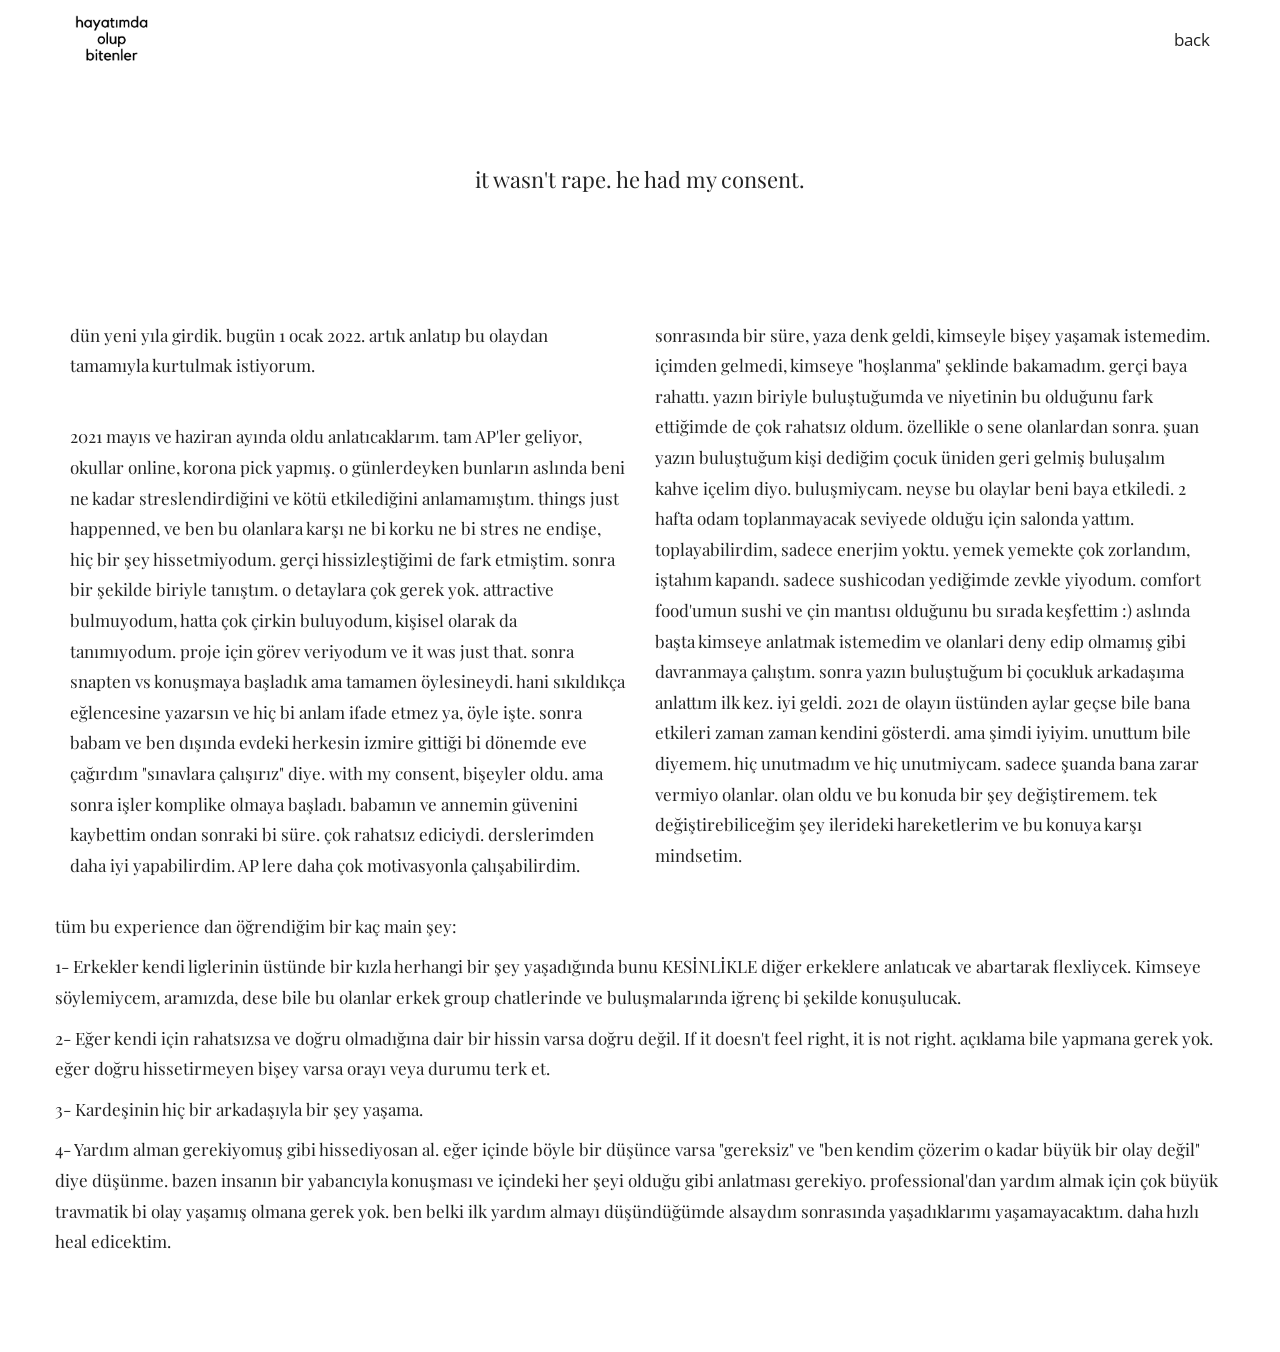
==== yazi1.html @ b2bb8e1c "Add files via upload" ====
<!DOCTYPE html>
<html lang="en">

<head>

    <meta charset="utf-8">
    <meta http-equiv="X-UA-Compatible" content="IE=edge">
    <meta name="viewport" content="width=device-width, initial-scale=1">
    <meta name="description" content="">
    <meta name="author" content="">
	<link rel="icon" href="img/3.png">

    <title>yazi#1</title>

    <!-- Css -->
    <link href="css/bootstrap.css" rel="stylesheet">
	<link href="css/style.css" rel="stylesheet">


</head>

<body>

	<nav class="navbar navbar-default navbar-fixed-top">
		<div class="container">
			<div class="navbar-header">
				<div class="navbar-toggle collapsed" data-toggle="collapse" data-target="#main-menu">	
					<span class="bar1"></span>
					<span class="bar2"></span>
					<span class="bar3"></span>
			  </div>
				<a class="navbar-brand top" href="#">
					<img src="img/logo.png" alt="">
				</a>

			</div>

			<div class="collapse navbar-collapse" id="main-menu">
			   <ul class="nav navbar-nav navbar-right">
				<li><a href="index.html">back</a></li>
<!-- 				<li><a href="#portfolio">Portfolio</a></li>
			<li><a href="#brand">Brand</a></li>
 -->			  </ul>
			</div><!-- /.navbar-collapse -->
		</div><!-- /.container-fluid -->
	</nav>
  



    <!-- Intro -->
	<section class="intro">
		<div class="container">
			<div class="row">
					<p style="text-align: center;">it wasn't rape. he had my consent.</p>
				</div>
		</div>
	</section>

	
	
	
	
	<!-- About -->
	<section class="about" id="about">
		<div class="container about">
			<div class="row">
				<div class="col-md-6">
					<p>	dün yeni yıla girdik. bugün 1 ocak 2022. artık anlatıp bu olaydan tamamıyla kurtulmak istiyorum.  
					</p>
					<br>
					<p>
2021 mayıs ve haziran ayında oldu anlatıcaklarım. tam AP'ler geliyor, okullar online, korona pick yapmış. o günlerdeyken bunların aslında beni ne kadar streslendirdiğini ve kötü etkilediğini anlamamıştım. things just happenned, ve ben bu olanlara karşı ne bi korku ne bi stres ne endişe, hiç bir şey hissetmiyodum. gerçi hissizleştiğimi de fark etmiştim. sonra bir şekilde biriyle tanıştım. o detaylara çok gerek yok. attractive bulmuyodum, hatta çok çirkin buluyodum, kişisel olarak da tanımıyodum. proje için görev veriyodum ve it was just that. sonra snapten vs konuşmaya başladık ama tamamen öylesineydi. hani sıkıldıkça eğlencesine yazarsın ve hiç bi anlam ifade etmez ya, öyle işte. sonra babam ve ben dışında evdeki herkesin izmire gittiği bi dönemde eve çağırdım "sınavlara çalışırız" diye. with my consent, bişeyler oldu. ama sonra işler komplike olmaya başladı. babamın ve annemin güvenini kaybettim ondan sonraki bi süre. çok rahatsız ediciydi.	derslerimden daha iyi yapabilirdim. AP lere daha çok motivasyonla çalışabilirdim.			</p>
				</div>
				<div class="col-md-6">
					<p>
 sonrasında bir süre, yaza denk geldi, kimseyle bişey yaşamak istemedim. içimden gelmedi, kimseye "hoşlanma" şeklinde bakamadım. gerçi baya rahattı. yazın biriyle buluştuğumda ve niyetinin bu olduğunu fark ettiğimde de çok rahatsız oldum. özellikle o sene olanlardan sonra. şuan yazın buluştuğum kişi dediğim çocuk üniden geri gelmiş buluşalım kahve içelim diyo. buluşmiycam. neyse bu olaylar beni baya etkiledi. 2 hafta odam toplanmayacak seviyede olduğu için salonda yattım. toplayabilirdim, sadece enerjim yoktu. yemek yemekte çok zorlandım, iştahım kapandı. sadece sushicodan yediğimde zevkle yiyodum. comfort food'umun sushi ve çin mantısı olduğunu bu sırada keşfettim :) aslında başta kimseye anlatmak istemedim ve olanlari deny edip olmamış gibi davranmaya çalıştım. sonra yazın buluştuğum bi çocukluk arkadaşıma anlattım ilk kez. iyi geldi. 2021 de olayın üstünden aylar geçse bile bana etkileri zaman zaman kendini gösterdi. ama şimdi iyiyim. unuttum bile diyemem. hiç unutmadım ve hiç unutmiycam. sadece şuanda bana zarar vermiyo olanlar. olan oldu ve bu konuda bir şey değiştiremem. tek değiştirebiliceğim şey ilerideki hareketlerim ve bu konuya karşı mindsetim. 	</p>

				
					<br>

				</div>
	<br>
	<div class="container about">
<div class="row">

	<p>tüm bu experience dan öğrendiğim bir kaç main şey:	</p>
					<p> 1- Erkekler kendi liglerinin üstünde bir kızla herhangi bir şey yaşadığında bunu KESİNLİKLE diğer erkeklere anlatıcak ve abartarak flexliycek. Kimseye söylemiycem, aramızda, dese bile bu olanlar erkek group chatlerinde ve buluşmalarında iğrenç bi şekilde konuşulucak.</p>
<p> 2-  Eğer kendi için rahatsızsa ve doğru olmadığına dair bir hissin varsa doğru değil. If it doesn't feel right, it is not right. açıklama bile yapmana gerek yok. eğer doğru hissetirmeyen bişey varsa orayı veya durumu terk et.</p>
<p> 3- Kardeşinin hiç bir arkadaşıyla bir şey yaşama.</p>
<p> 4- Yardım alman gerekiyomuş gibi hissediyosan al. eğer içinde böyle bir düşünce varsa "gereksiz" ve 	"ben kendim çözerim o kadar büyük bir olay değil" diye düşünme. bazen insanın bir yabancıyla konuşması ve içindeki her şeyi olduğu gibi anlatması gerekiyo. professional'dan yardım almak için çok büyük travmatik bi olay yaşamış olmana gerek yok. ben belki ilk yardım almayı düşündüğümde alsaydım sonrasında yaşadıklarımı yaşamayacaktım. daha hızlı heal edicektim.</p>

		</div>
				</div>
			</div>
		</div>
	</section>
	


					

	
	
	<a href="#page-top" class="cd-top">Top</a>
	

    <!-- script -->
    <script src="js/jquery.js"></script>
    <script src="js/bootstrap.min.js"></script>
	<script src="js/modernizr.js"></script>
	<script src="js/script.js"></script>
	
	

</body>
</html>
---- css/style.css ----
@import url(https://fonts.googleapis.com/css?family=Playfair+Display);
@import url(https://fonts.googleapis.com/css?family=Open+Sans:400,300);

body {
    padding-top: 70px;
	color: #222;
    font-family: 'Open Sans', sans-serif;
    font-size: 17px;
    line-height: 1.8 !important;
}

html {
	overflow-x:hidden;
}

h1,h2,h3,h4,h5,h6 {
	font-family: 'Open Sans', sans-serif;
	font-weight:200;
	color: #222;
}

p{
	font-family: 'Playfair Display', serif;
	font-weight:300;
}

section {
	padding-top:85px;
	padding-bottom:85px;
}

.no-gutter > [class*='col-'] {
    padding-right:0;
    padding-left:0;
}

a,a:link {
	color: #222;
}

a:hover,a:focus {
	color: #222;
}


/* Navbar */

.navbar-fixed-top .nav {
    padding: 15px 0;
}

.navbar-fixed-top .navbar-brand {
    padding: 0 15px;
}

.navbar-brand img{
	max-height:50px;
}

.navbar > .container .navbar-brand, .navbar > .container-fluid .navbar-brand {
    margin-left: 0px;
}

@media(min-width:768px) {
    body {
        padding-top: 100px; /* Required padding for .navbar-fixed-top. Change if height of navigation changes. */
    }

    .navbar-fixed-top .navbar-brand {
        padding: 15px 0;
    }
}

.navbar-default {
    background-color: #fff;
    border-color: #fff;
}

.navbar-default .navbar-nav > .active > a, .navbar-default .navbar-nav > .active > a:focus, .navbar-default .navbar-nav > .active > a:hover {
    background-color: #fff;
    color: #222;
}

.navbar-default .navbar-nav > li > a {
    color: #222;
}

.navbar-default .navbar-nav > li > a:hover {
    color: #555;
}


/* Toggle Animation */

.navbar-toggle * {
	-ms-transition: all 0.4s ease;
  -webkit-transition: all 0.4s ease;
	-moz-transition: all 0.4s ease;
	-o-transition: all 0.4s ease;
	transition: all 0.4s ease;
}
.navbar-toggle {
    border: medium none;
    border-radius: 0;
    color: #fff;
    cursor: pointer;
    height: 50px;
    padding: 16px;
    width: 50px;
    float: right;
	margin-top:0px;
	margin-bottom:0px;
}

.navbar-default .navbar-toggle:hover,
.navbar-default .navbar-toggle:focus {
  background-color: #fff;
}

.navbar-default .navbar-toggle, .navbar-default .navbar-collapse, .navbar-default .navbar-form {
    border-color: #fff;
}

.navbar-toggle span {
	width: 25px;
	height: 3px;
	margin-bottom: 5px;
	background-color: #222;
	display: block;
}
.navbar-toggle span.bar1 {
	-ms-transform: rotate(45deg);
	-webkit-transform: rotate(45deg);
  -moz-transform: rotate(45deg);
  -o-transform: rotate(45deg);
  transform: rotate(45deg);
	-ms-transform-origin: 1px 3px;
	-webkit-transform-origin: 1px 3px;
  -moz-transform-origin: 1px 3px;
  -o-transform-origin: 1px 3px;
	transform-origin: 1px 3px;
	width: 31px;
}
.navbar-toggle span.bar2 {
	-ms-transform: rotate(-360deg) scale(0);
	-webkit-transform: rotate(-360deg) scale(0);
  -moz-transform: rotate(-360deg) scale(0);
  -o-transform: rotate(-360deg) scale(0);
	transform: rotate(-360deg) scale(0);
}

.navbar-toggle span.bar3 {
	-ms-transform: rotate(-45deg);
	-webkit-transform: rotate(-45deg);
	transform: rotate(-45deg);
	-ms-transform-origin:8px 2px;
	-webkit-transform-origin: 8px 2px;
	transform-origin: 8px 2px;
	width: 31px;
}
.navbar-toggle.collapsed span.bar1,
.navbar-toggle.collapsed span.bar2,
.navbar-toggle.collapsed span.bar3,
.navbar-toggle.collapsed span.bar4 {
	-ms-transform: none;
	-webkit-transform: none;
	transform: none;
	width: 30px;
}


/* Intro */

.intro {
	font-size:22px;
	padding-top:60px;
	padding-bottom:25px;
}



/* About */


.big-letter p:first-child:first-letter { 
	float: left; 
	color: #222; 
	font-size: 8em;  
	line-height: 0.8em; 
	text-transform: uppercase; 
	padding-top: 0px;  
	padding-right: 0.1em; 
	padding-left: –0.03em;	
}

/* Firefox Fix */

@-moz-document url-prefix() {
    .big-letter p:first-child:first-letter {
        padding-top: 0.08em;  
    }
}



/* Carousel */

.carousel-control.left {
  background-image: none;
  filter: none;
}
.carousel-control.right {
  background-image: none;
  filter: none;
}



/* Gallery */


/* Hover Effect */

.hovereffect a:link,.hovereffect a:hover,.hovereffect a:focus,.hovereffect a:visited {
	color:#fff;
}

.hovereffect {
  width: 100%;
  height: 100%;
  float: left;
  overflow: hidden;
  position: relative;
  text-align: left;
  background: #cccccc;
  cursor:pointer;
}

.hovereffect .overlay {
  width: 100%;
  height: 100%;
  position: absolute;
  overflow: hidden;
  top: 0;
  left: 0;
  padding: 50px 20px;
  cursor:pointer;
}

.hovereffect a, .hovereffect p,.hovereffect h2 {
  color: #fff;
  text-decoration:none;
  opacity: 0;
  filter: alpha(opacity=0);
  -webkit-transition: opacity 0.35s, -webkit-transform 0.35s;
  transition: opacity 0.35s, transform 0.35s;
  -webkit-transform: translate3d(100%,0,0);
  transform: translate3d(100%,0,0);
}

.hovereffect:hover a, .hovereffect:hover p, .hovereffect:hover h2 {
  color:#fff;
  text-decoration:none;
  opacity: 1;
  letter-spacing:1px;
  filter: alpha(opacity=100);
  -webkit-transform: translate3d(0,0,0);
  transform: translate3d(0,0,0);
}

@media (max-width: 992px) {
	.hovereffect{
		margin-bottom: 25px;
	}
}

.hovereffect img {
  display: block;
  position: relative;
  max-width: none;
  width: calc(100% + 20px);
  -webkit-transition: opacity 0.35s, -webkit-transform 0.35s;
  transition: opacity 0.35s, transform 0.35s;
  -webkit-transform: translate3d(-10px,0,0);
  transform: translate3d(-10px,0,0);
  -webkit-backface-visibility: hidden;
  backface-visibility: hidden;
  cursor:pointer;
}

.hovereffect:hover img {
  opacity: 0.4;
  filter: alpha(opacity=40);
  -webkit-transform: translate3d(0,0,0);
  transform: translate3d(0,0,0);
}

.hovereffect .photo-1, 
.hovereffect .photo-2, 
.hovereffect .photo-3,
.hovereffect .photo-4,
.hovereffect .photo-5,
.hovereffect .photo-6{
  display: block;
  position: relative;
  max-width: none;
  width: calc(100% + 20px);
  -webkit-transition: opacity 0.35s, -webkit-transform 0.35s;
  transition: opacity 0.35s, transform 0.35s;
  -webkit-transform: translate3d(-10px,0,0);
  transform: translate3d(-10px,0,0);
  -webkit-backface-visibility: hidden;
  backface-visibility: hidden;
}

.hovereffect:hover .photo-1,
.hovereffect:hover .photo-2,
.hovereffect:hover .photo-3,
.hovereffect:hover .photo-4,
.hovereffect:hover .photo-5,
.hovereffect:hover .photo-6{
  opacity: 0.4;
  filter: alpha(opacity=40);
  -webkit-transform: translate3d(0,0,0);
  transform: translate3d(0,0,0);
}

.photo-1,.photo-2,.photo-3,.photo-4,.photo-5,.photo-6{
	background-size:cover;
	height:100vh;
	width:100%;
	background-position:center;
}

/* Thumbnail Images*/

.photo-1 {background-image: url('../img/1.jpg');}
.photo-2 {background-image: url('../img/2.jpg');}
.photo-3 {background-image: url('../img/3.jpg');}
.photo-4 {background-image: url('../img/4.jpg');}
.photo-5 {background-image: url('../img/5.jpg');}
.photo-6 {background-image: url('../img/6.jpg');}

/* Modal Box */

.modal-dialog {
    margin: 0px auto;
    position: fixed;
    top: 0;
	left:0;
    width: 100%;
}

.modal-body {
    padding: 0px;
}

.modal-content {
    background-color: transparent;
    border: none;
    border-radius: 0px;
    box-shadow: none;
}

/* Carousel Control*/

.close {
    color: #fff;
    font-size: 50px;
    font-weight: lighter;
    opacity: 1;
    position: fixed;
    right: 30px;
    text-shadow: none;
    top: 10px;
    z-index: 2147483647;
}

.close:hover, .close:focus {
    color: #f7f7f7;
}

.carousel-control.left, .carousel-control.right  {
    background-image: none;
	height: 100vh;
}

.carousel-control {
    text-shadow: none;
	width: 9%;
}

.modal-open .modal {
    top: 0;
    position: fixed!important;
}


/* Thumbnail */

.thumbnail {
    background-color: transparent;
    border: 0px solid #ddd;
    border-radius: 0px;
    display: block;
    line-height: 1.42857;
    margin-bottom: 0px;
    padding: 10px;
    transition: border 0.2s ease-in-out 0s;
}

@media (max-width: 992px) {
	.thumbnail {
		padding: 0px 10px;
	}
}


.img-responsive, .thumbnail > img, .thumbnail a > img, .carousel-inner > .item > img, .carousel-inner > .item > a > img {
    height: 100vh;
    max-width: none;
	width: 100%;
	object-fit: cover;
}


/* Press */

.press p {
	line-height:1.7em;
}

.press a:link {
	text-decoration:underline;
}

.press h4 {
	padding-top:20px;
	font-weight:bold;
	letter-spacing:1px;
}



/* Brand */

.logo-list img {
	width:100%;
	height:auto;
	opacity:0.8;
}

.logo-list li {
	padding-bottom:1%;
}

.logo-list li a:hover, 
.logo-list li a:focus {
  opacity: 0.6;
  transition:  opacity 0.2s ease;
  display: block; }
}


/* Footer */

footer {
	padding-bottom:85px;
}

footer p {
	font-family: 'Open Sans', sans-serif;
	font-weight:200;
	font-size:0.7em;
	text-transform:uppercase;
}




.cd-top {
  display: inline-block;
  height: 40px;
  width: 40px;
  position: fixed;
  bottom: 40px;
  right: 10px;
  /* image replacement properties */
  overflow: hidden;
  text-indent: 100%;
  white-space: nowrap;
  background: url(../img/arrow-up.png) no-repeat center 50%;
  background-size:cover;
  visibility: hidden;
  opacity: 0;
  -webkit-transition: opacity .3s 0s, visibility 0s .3s;
  -moz-transition: opacity .3s 0s, visibility 0s .3s;
  transition: opacity .3s 0s, visibility 0s .3s;
}
.cd-top.cd-is-visible, .cd-top.cd-fade-out, .no-touch .cd-top:hover {
  -webkit-transition: opacity .3s 0s, visibility 0s 0s;
  -moz-transition: opacity .3s 0s, visibility 0s 0s;
  transition: opacity .3s 0s, visibility 0s 0s;
}
.cd-top.cd-is-visible {
  /* the button becomes visible */
  visibility: visible;
  opacity: 1;
}
.cd-top.cd-fade-out {
  /* if the user keeps scrolling down, the button is out of focus and becomes less visible */
  opacity: .5;
}
.no-touch .cd-top:hover {
  background-color: transparent;
  opacity: 1;
}
@media only screen and (min-width: 768px) {
  .cd-top {
    right: 20px;
    bottom: 20px;
  }
}
@media only screen and (min-width: 1024px) {
  .cd-top {
    height: 60px;
    width: 60px;
    right: 30px;
    bottom: 30px;
  }
}
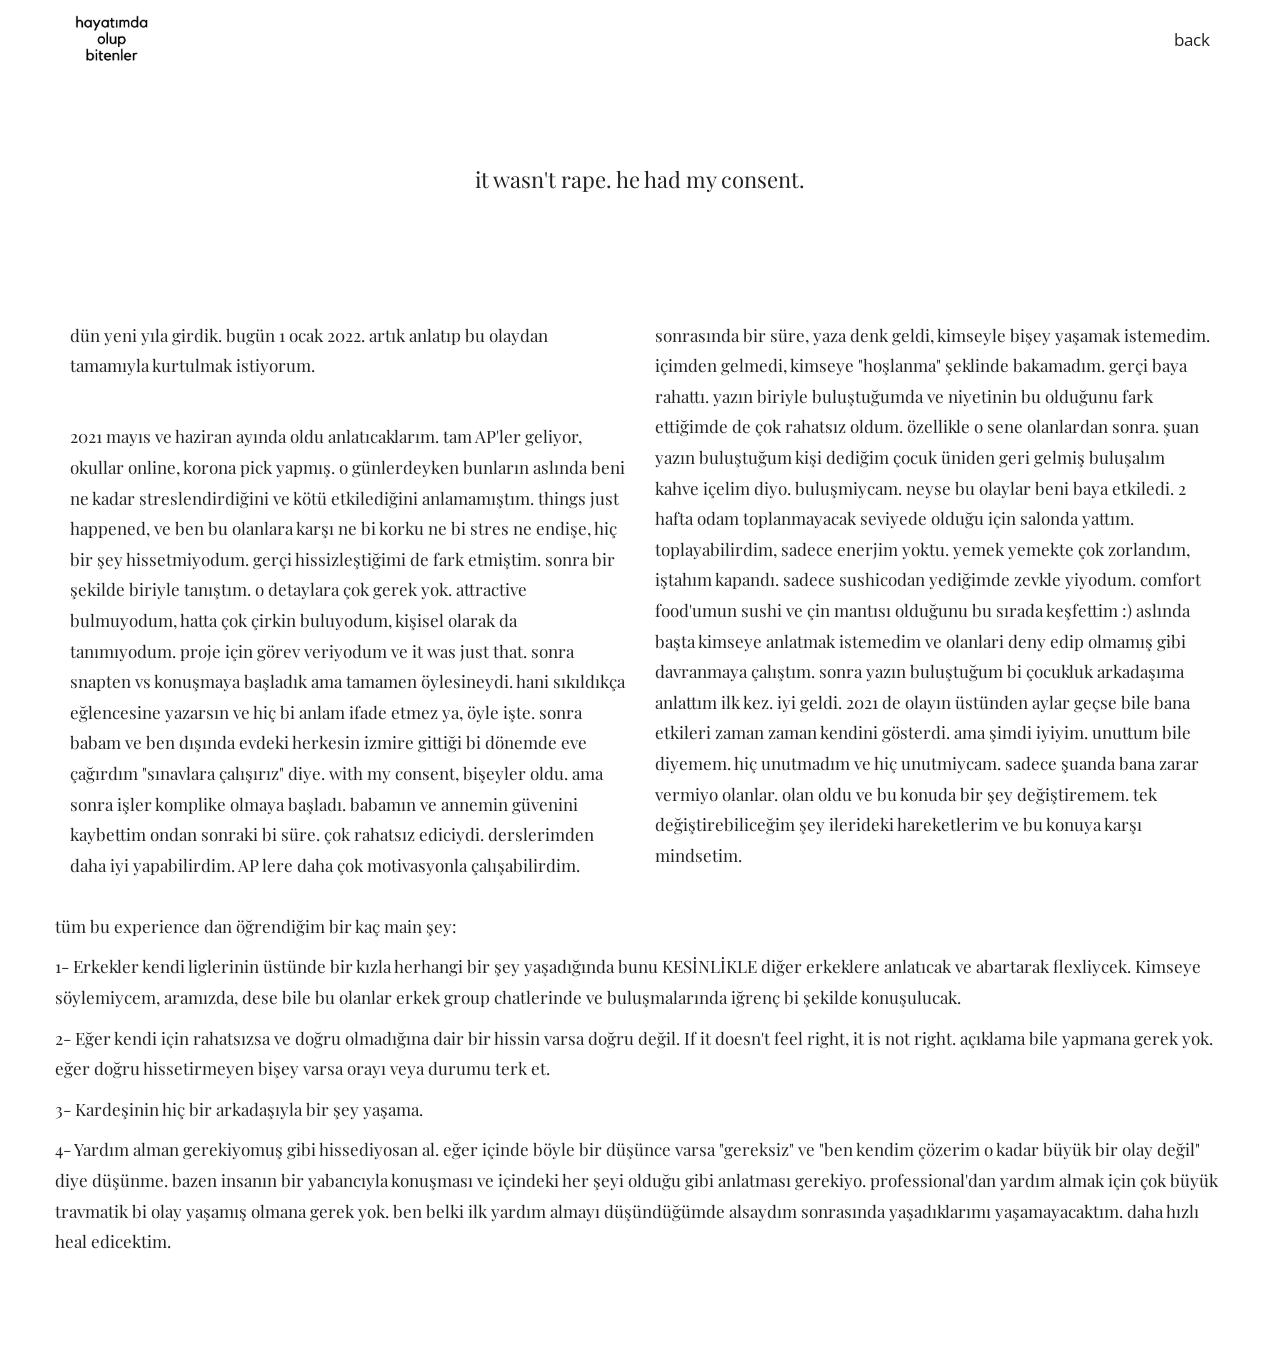
==== commit b8a9b2a4: "Update yazi1.html" ====
--- a/yazi1.html
+++ b/yazi1.html
@@ -70,7 +70,7 @@
 					</p>
 					<br>
 					<p>
-2021 mayıs ve haziran ayında oldu anlatıcaklarım. tam AP'ler geliyor, okullar online, korona pick yapmış. o günlerdeyken bunların aslında beni ne kadar streslendirdiğini ve kötü etkilediğini anlamamıştım. things just happenned, ve ben bu olanlara karşı ne bi korku ne bi stres ne endişe, hiç bir şey hissetmiyodum. gerçi hissizleştiğimi de fark etmiştim. sonra bir şekilde biriyle tanıştım. o detaylara çok gerek yok. attractive bulmuyodum, hatta çok çirkin buluyodum, kişisel olarak da tanımıyodum. proje için görev veriyodum ve it was just that. sonra snapten vs konuşmaya başladık ama tamamen öylesineydi. hani sıkıldıkça eğlencesine yazarsın ve hiç bi anlam ifade etmez ya, öyle işte. sonra babam ve ben dışında evdeki herkesin izmire gittiği bi dönemde eve çağırdım "sınavlara çalışırız" diye. with my consent, bişeyler oldu. ama sonra işler komplike olmaya başladı. babamın ve annemin güvenini kaybettim ondan sonraki bi süre. çok rahatsız ediciydi.	derslerimden daha iyi yapabilirdim. AP lere daha çok motivasyonla çalışabilirdim.			</p>
+2021 mayıs ve haziran ayında oldu anlatıcaklarım. tam AP'ler geliyor, okullar online, korona pick yapmış. o günlerdeyken bunların aslında beni ne kadar streslendirdiğini ve kötü etkilediğini anlamamıştım. things just happened, ve ben bu olanlara karşı ne bi korku ne bi stres ne endişe, hiç bir şey hissetmiyodum. gerçi hissizleştiğimi de fark etmiştim. sonra bir şekilde biriyle tanıştım. o detaylara çok gerek yok. attractive bulmuyodum, hatta çok çirkin buluyodum, kişisel olarak da tanımıyodum. proje için görev veriyodum ve it was just that. sonra snapten vs konuşmaya başladık ama tamamen öylesineydi. hani sıkıldıkça eğlencesine yazarsın ve hiç bi anlam ifade etmez ya, öyle işte. sonra babam ve ben dışında evdeki herkesin izmire gittiği bi dönemde eve çağırdım "sınavlara çalışırız" diye. with my consent, bişeyler oldu. ama sonra işler komplike olmaya başladı. babamın ve annemin güvenini kaybettim ondan sonraki bi süre. çok rahatsız ediciydi.	derslerimden daha iyi yapabilirdim. AP lere daha çok motivasyonla çalışabilirdim.			</p>
 				</div>
 				<div class="col-md-6">
 					<p>
@@ -114,4 +114,4 @@
 	
 
 </body>
-</html>+</html>
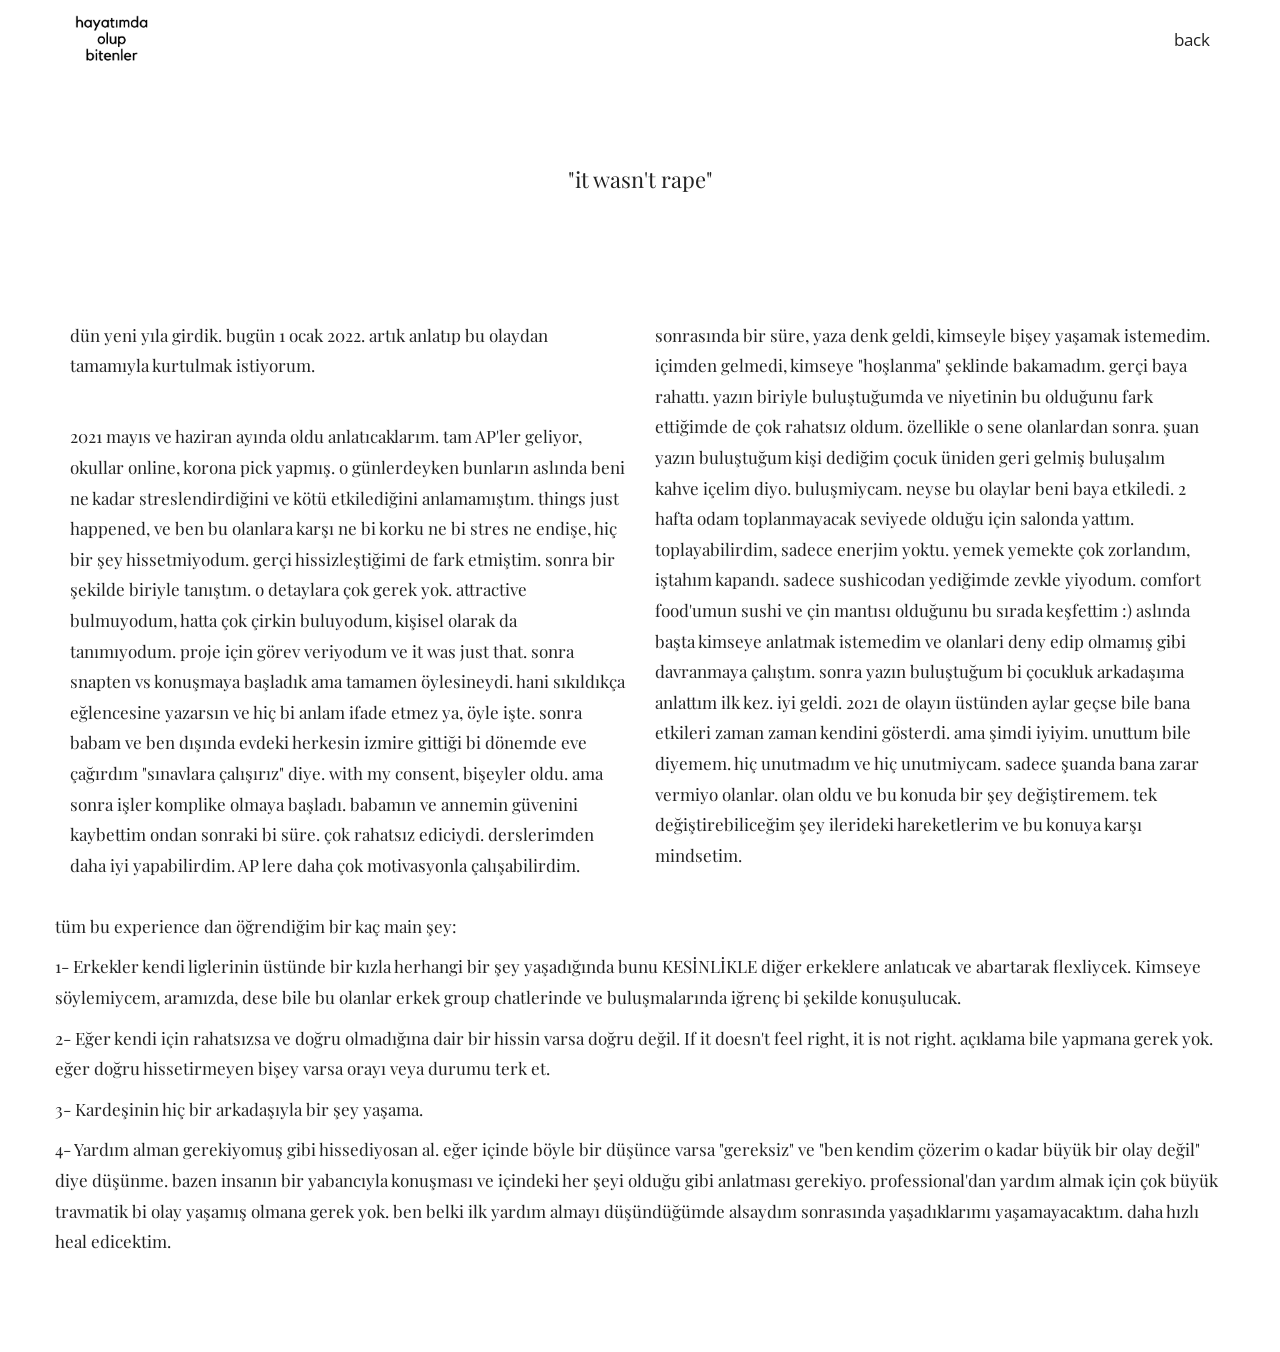
==== commit 13a3bc27: "Update yazi1.html" ====
--- a/yazi1.html
+++ b/yazi1.html
@@ -52,7 +52,7 @@
 	<section class="intro">
 		<div class="container">
 			<div class="row">
-					<p style="text-align: center;">it wasn't rape. he had my consent.</p>
+					<p style="text-align: center;">"it wasn't rape"</p>
 				</div>
 		</div>
 	</section>
